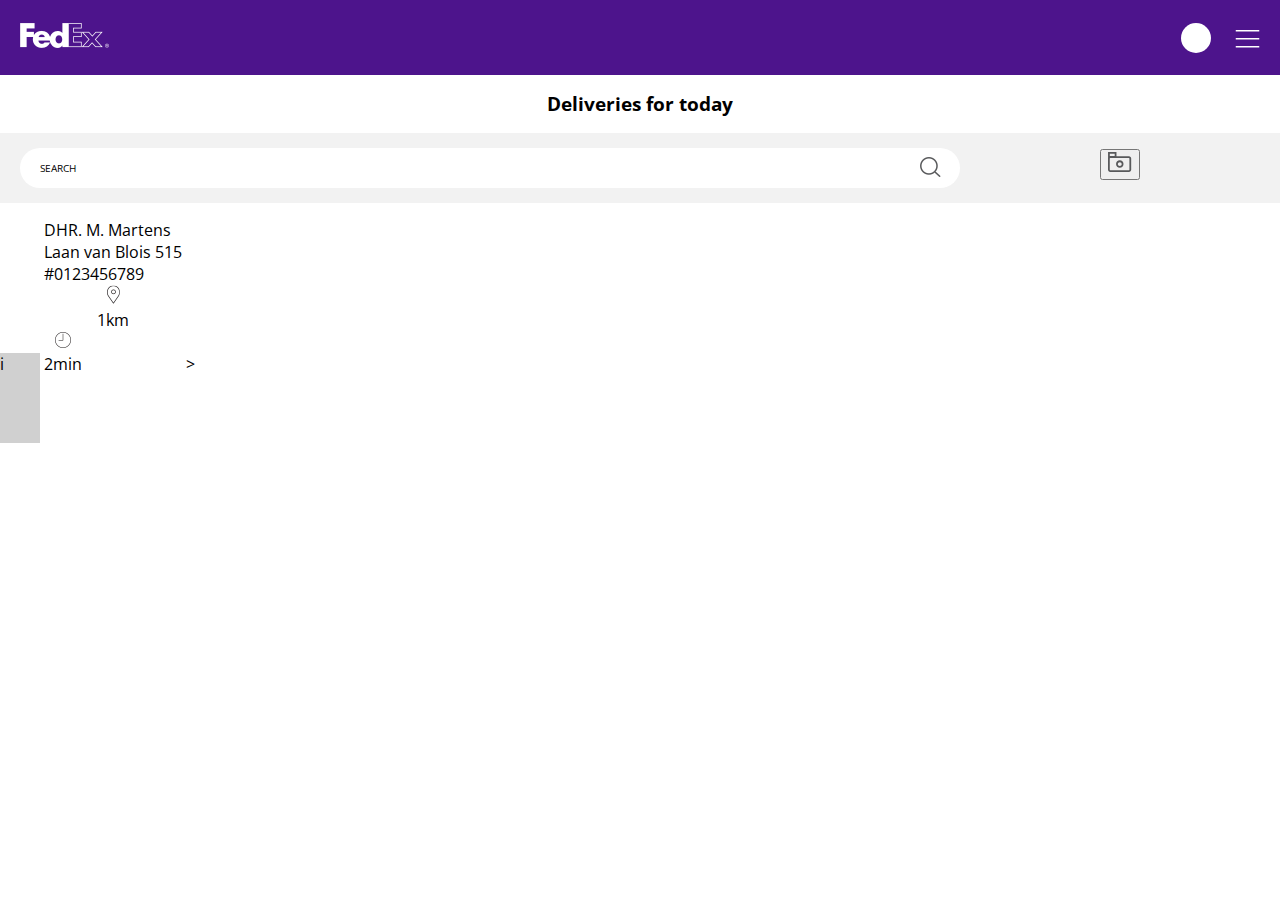
==== public/delivery-list.html @ 1b44938f "login page" ====
<!doctype html>
<html class="no-js" lang="">
    <head>
        <meta charset="utf-8">
        <meta http-equiv="x-ua-compatible" content="ie=edge">
        <title></title>
        <meta name="description" content="">
        <meta name="viewport" content="width=device-width, initial-scale=1">

        <link rel="apple-touch-icon" href="apple-touch-icon.png">
        <!-- Place favicon.ico in the root directory -->

        <link href="https://fonts.googleapis.com/css?family=Open+Sans" rel="stylesheet">
        <link rel="stylesheet" href="css/normalize.css">
        <link rel="stylesheet" href="css/main.css">
        <script src="js/vendor/modernizr-2.8.3.min.js"></script>
    </head>
    <body>
        <!--[if lt IE 8]>
            <p class="browserupgrade">You are using an <strong>outdated</strong> browser. Please <a href="http://browsehappy.com/">upgrade your browser</a> to improve your experience.</p>
        <![endif]-->

        <header class="top-header">
            <div class="logo">
                <img src="img/fedex-top-logo.png" alt="FeDex Express">
            </div>

            <div class="menu">
                <span class="avatar"></span>
                <a href="#FIXME" class="menu-button">
                    <img src="img/menu.png" alt="">
                </a>
            </div>
        </header>
        <main>
            <h2 class="text-center">Deliveries for today</h2>

            <div class="delivery-search-bar">
              <div class="delivery-search-input">
                <input type="text" placeholder="search" />
              </div><!--
              --><div class="delivery-search-scan">
                <button><svg width="24" height="20" viewBox="0 0 24 20" xmlns="http://www.w3.org/2000/svg"><title>Page 1</title><defs><path id="a" d="M23.19 19.958H0V.023h23.19z"/></defs><g fill="none" fill-rule="evenodd"><path d="M21.406 17.748c0 .246-.2.446-.446.446H2.23c-.246 0-.446-.2-.446-.446V6.376c0-.246.2-.446.446-.446h18.73c.246 0 .446.2.446.446v11.372zM1.824 4.058H6.69v-2.23H1.823v2.23zm19.136.088H8.473V.043H.04V5.84h.025C.023 6.013 0 6.19 0 6.377v11.372c0 1.23 1 2.23 2.23 2.23h18.73c1.23 0 2.23-1 2.23-2.23V6.376c0-1.23-1-2.23-2.23-2.23z" fill="#58595B"/><path d="M11.773 14.07c-1.082 0-1.962-.88-1.962-1.962 0-1.082.88-1.963 1.963-1.963 1.083 0 1.963.88 1.963 1.963 0 1.08-.88 1.962-1.963 1.962m0-5.708c-2.065 0-3.746 1.68-3.746 3.746 0 2.065 1.68 3.746 3.746 3.746s3.747-1.68 3.747-3.746-1.68-3.746-3.747-3.746" fill="#58595B"/></g></svg></button>
              </div>
            </div>

            <div class="delivery-addresses">
              <ul>
                <li>
                  <div class="delivery-address">
                    <div class="delivery-address-state">i</div>
                    <div class="delivery-address-details">
                      <div class="delivery-address-details__contact">
                        <ul>
                          <li>DHR. M. Martens</li>
                          <li>Laan van Blois 515</li>
                          <li class="track-nr">#0123456789</li>
                        </ul>
                      </div>
                      <div class="delivery-addres-details__distance text-center">
                        <div><img src="img/icon-location.png" alt="" /></div>
                        <div>1km</div>
                      </div>
                      <div class="delivery-address-details__time text-center">
                        <div><img src="img/icon-time.png" alt="" /></div>
                        <div>2min</div>
                      </div>
                    </div>
                    <div class="delivery-address-more">
                      >
                    </div>
                  </div>
                </li>
              </ul>
            </div>

        </main>


        <script src="https://code.jquery.com/jquery-1.12.0.min.js"></script>
        <script>window.jQuery || document.write('<script src="js/vendor/jquery-1.12.0.min.js"><\/script>')</script>
        <script src="js/plugins.js"></script>
        <script src="js/main.js"></script>

        <!-- Google Analytics: change UA-XXXXX-X to be your site's ID. -->
        <script>
            (function(b,o,i,l,e,r){b.GoogleAnalyticsObject=l;b[l]||(b[l]=
            function(){(b[l].q=b[l].q||[]).push(arguments)});b[l].l=+new Date;
            e=o.createElement(i);r=o.getElementsByTagName(i)[0];
            e.src='https://www.google-analytics.com/analytics.js';
            r.parentNode.insertBefore(e,r)}(window,document,'script','ga'));
            ga('create','UA-XXXXX-X','auto');ga('send','pageview');
        </script>
    </body>
</html>
---- public/css/main.css ----
/*! normalize.css v3.0.3 | MIT License | github.com/necolas/normalize.css */
/**
 * 1. Set default font family to sans-serif.
 * 2. Prevent iOS and IE text size adjust after device orientation change,
 *    without disabling user zoom.
 */
html {
  font-family: sans-serif;
  /* 1 */
  -ms-text-size-adjust: 100%;
  /* 2 */
  -webkit-text-size-adjust: 100%;
  /* 2 */ }

/**
 * Remove default margin.
 */
body {
  margin: 0; }

/* HTML5 display definitions
   ========================================================================== */
/**
 * Correct `block` display not defined for any HTML5 element in IE 8/9.
 * Correct `block` display not defined for `details` or `summary` in IE 10/11
 * and Firefox.
 * Correct `block` display not defined for `main` in IE 11.
 */
article,
aside,
details,
figcaption,
figure,
footer,
header,
hgroup,
main,
menu,
nav,
section,
summary {
  display: block; }

/**
 * 1. Correct `inline-block` display not defined in IE 8/9.
 * 2. Normalize vertical alignment of `progress` in Chrome, Firefox, and Opera.
 */
audio,
canvas,
progress,
video {
  display: inline-block;
  /* 1 */
  vertical-align: baseline;
  /* 2 */ }

/**
 * Prevent modern browsers from displaying `audio` without controls.
 * Remove excess height in iOS 5 devices.
 */
audio:not([controls]) {
  display: none;
  height: 0; }

/**
 * Address `[hidden]` styling not present in IE 8/9/10.
 * Hide the `template` element in IE 8/9/10/11, Safari, and Firefox < 22.
 */
[hidden],
template {
  display: none; }

/* Links
   ========================================================================== */
/**
 * Remove the gray background color from active links in IE 10.
 */
a {
  background-color: transparent; }

/**
 * Improve readability of focused elements when they are also in an
 * active/hover state.
 */
a:active,
a:hover {
  outline: 0; }

/* Text-level semantics
   ========================================================================== */
/**
 * Address styling not present in IE 8/9/10/11, Safari, and Chrome.
 */
abbr[title] {
  border-bottom: 1px dotted; }

/**
 * Address style set to `bolder` in Firefox 4+, Safari, and Chrome.
 */
b,
strong {
  font-weight: bold; }

/**
 * Address styling not present in Safari and Chrome.
 */
dfn {
  font-style: italic; }

/**
 * Address variable `h1` font-size and margin within `section` and `article`
 * contexts in Firefox 4+, Safari, and Chrome.
 */
h1 {
  font-size: 2em;
  margin: 0.67em 0; }

/**
 * Address styling not present in IE 8/9.
 */
mark {
  background: #ff0;
  color: #000; }

/**
 * Address inconsistent and variable font size in all browsers.
 */
small {
  font-size: 80%; }

/**
 * Prevent `sub` and `sup` affecting `line-height` in all browsers.
 */
sub,
sup {
  font-size: 75%;
  line-height: 0;
  position: relative;
  vertical-align: baseline; }

sup {
  top: -0.5em; }

sub {
  bottom: -0.25em; }

/* Embedded content
   ========================================================================== */
/**
 * Remove border when inside `a` element in IE 8/9/10.
 */
img {
  border: 0; }

/**
 * Correct overflow not hidden in IE 9/10/11.
 */
svg:not(:root) {
  overflow: hidden; }

/* Grouping content
   ========================================================================== */
/**
 * Address margin not present in IE 8/9 and Safari.
 */
figure {
  margin: 1em 40px; }

/**
 * Address differences between Firefox and other browsers.
 */
hr {
  box-sizing: content-box;
  height: 0; }

/**
 * Contain overflow in all browsers.
 */
pre {
  overflow: auto; }

/**
 * Address odd `em`-unit font size rendering in all browsers.
 */
code,
kbd,
pre,
samp {
  font-family: monospace, monospace;
  font-size: 1em; }

/* Forms
   ========================================================================== */
/**
 * Known limitation: by default, Chrome and Safari on OS X allow very limited
 * styling of `select`, unless a `border` property is set.
 */
/**
 * 1. Correct color not being inherited.
 *    Known issue: affects color of disabled elements.
 * 2. Correct font properties not being inherited.
 * 3. Address margins set differently in Firefox 4+, Safari, and Chrome.
 */
button,
input,
optgroup,
select,
textarea {
  color: inherit;
  /* 1 */
  font: inherit;
  /* 2 */
  margin: 0;
  /* 3 */ }

/**
 * Address `overflow` set to `hidden` in IE 8/9/10/11.
 */
button {
  overflow: visible; }

/**
 * Address inconsistent `text-transform` inheritance for `button` and `select`.
 * All other form control elements do not inherit `text-transform` values.
 * Correct `button` style inheritance in Firefox, IE 8/9/10/11, and Opera.
 * Correct `select` style inheritance in Firefox.
 */
button,
select {
  text-transform: none; }

/**
 * 1. Avoid the WebKit bug in Android 4.0.* where (2) destroys native `audio`
 *    and `video` controls.
 * 2. Correct inability to style clickable `input` types in iOS.
 * 3. Improve usability and consistency of cursor style between image-type
 *    `input` and others.
 */
button,
html input[type="button"],
input[type="reset"],
input[type="submit"] {
  -webkit-appearance: button;
  /* 2 */
  cursor: pointer;
  /* 3 */ }

/**
 * Re-set default cursor for disabled elements.
 */
button[disabled],
html input[disabled] {
  cursor: default; }

/**
 * Remove inner padding and border in Firefox 4+.
 */
button::-moz-focus-inner,
input::-moz-focus-inner {
  border: 0;
  padding: 0; }

/**
 * Address Firefox 4+ setting `line-height` on `input` using `!important` in
 * the UA stylesheet.
 */
input {
  line-height: normal; }

/**
 * It's recommended that you don't attempt to style these elements.
 * Firefox's implementation doesn't respect box-sizing, padding, or width.
 *
 * 1. Address box sizing set to `content-box` in IE 8/9/10.
 * 2. Remove excess padding in IE 8/9/10.
 */
input[type="checkbox"],
input[type="radio"] {
  box-sizing: border-box;
  /* 1 */
  padding: 0;
  /* 2 */ }

/**
 * Fix the cursor style for Chrome's increment/decrement buttons. For certain
 * `font-size` values of the `input`, it causes the cursor style of the
 * decrement button to change from `default` to `text`.
 */
input[type="number"]::-webkit-inner-spin-button,
input[type="number"]::-webkit-outer-spin-button {
  height: auto; }

/**
 * 1. Address `appearance` set to `searchfield` in Safari and Chrome.
 * 2. Address `box-sizing` set to `border-box` in Safari and Chrome.
 */
input[type="search"] {
  -webkit-appearance: textfield;
  /* 1 */
  box-sizing: content-box;
  /* 2 */ }

/**
 * Remove inner padding and search cancel button in Safari and Chrome on OS X.
 * Safari (but not Chrome) clips the cancel button when the search input has
 * padding (and `textfield` appearance).
 */
input[type="search"]::-webkit-search-cancel-button,
input[type="search"]::-webkit-search-decoration {
  -webkit-appearance: none; }

/**
 * Define consistent border, margin, and padding.
 */
fieldset {
  border: 1px solid #c0c0c0;
  margin: 0 2px;
  padding: 0.35em 0.625em 0.75em; }

/**
 * 1. Correct `color` not being inherited in IE 8/9/10/11.
 * 2. Remove padding so people aren't caught out if they zero out fieldsets.
 */
legend {
  border: 0;
  /* 1 */
  padding: 0;
  /* 2 */ }

/**
 * Remove default vertical scrollbar in IE 8/9/10/11.
 */
textarea {
  overflow: auto; }

/**
 * Don't inherit the `font-weight` (applied by a rule above).
 * NOTE: the default cannot safely be changed in Chrome and Safari on OS X.
 */
optgroup {
  font-weight: bold; }

/* Tables
   ========================================================================== */
/**
 * Remove most spacing between table cells.
 */
table {
  border-collapse: collapse;
  border-spacing: 0; }

td,
th {
  padding: 0; }

html {
  box-sizing: border-box; }
  html *,
  html *:before,
  html *:after {
    box-sizing: inherit; }

body {
  font-family: 'Open Sans', sans-serif;
  font-size: 100%; }

h2 {
  font-size: 19px;
  padding-left: 24px;
  padding-right: 24px; }

.main-login {
  margin: 0 auto;
  width: 300px;
  padding: 0 20px;
  text-align: center; }

.text-center {
  text-align: center; }

.top-header {
  height: 75px;
  padding: 23px 20px;
  background-color: #4D148C; }

.logo {
  float: left; }

.menu {
  float: right;
  width: 100px;
  text-align: right; }

.menu-button {
  position: relative;
  top: -5px; }

.avatar {
  display: inline-block;
  width: 30px;
  height: 30px;
  margin-right: 20px;
  border-radius: 50%;
  background-color: white; }

.avatar-big {
  width: 120px;
  height: 120px;
  margin: 70px auto 70px; }

.login-form label {
  display: block; }

.form-container {
  margin-top: 20px; }

.login-label,
.login-field {
  display: block;
  width: 100%; }

.login-label {
  position: absolute;
  left: -999em; }

.login-field {
  border: 0;
  background-color: #eee;
  padding: 0 20px;
  height: 50px; }

.button {
  display: inline-block;
  padding: 12px 20px;
  height: 50px;
  background-color: #08BF8F;
  color: white;
  font-weight: bold;
  text-align: center;
  text-decoration: none; }
  .button.login {
    margin-top: 20px;
    display: block; }

.delivery-search-bar {
  background: #F2F2F2;
  height: 70px; }
  .delivery-search-bar .delivery-search-input {
    position: relative;
    display: inline-block;
    width: 75%;
    padding-left: 20px;
    padding-top: 15px;
    padding-bottom: 15px; }
    .delivery-search-bar .delivery-search-input input[type='text'] {
      font-size: 12px;
      height: 40px;
      line-height: 40px;
      width: 100%;
      padding-left: 20px;
      padding-right: 40px;
      border: none;
      border-radius: 40px; }
      .delivery-search-bar .delivery-search-input input[type='text']::-webkit-input-placeholder {
        font-size: 10px;
        color: #000;
        text-transform: uppercase; }
      .delivery-search-bar .delivery-search-input input[type='text']:focus {
        outline: 0px !important; }
    .delivery-search-bar .delivery-search-input:after {
      display: block;
      position: absolute;
      content: url("../img/icon-search.png");
      right: 20px;
      top: 24px;
      height: 20px;
      width: 20px; }
  .delivery-search-bar .delivery-search-scan {
    display: inline-block;
    width: 25%;
    height: 40px; }
    .delivery-search-bar .delivery-search-scan button {
      display: block;
      margin: 0 auto; }

.delivery-addresses ul {
  list-style: none;
  padding: 0; }
  .delivery-addresses ul .delivery-address .delivery-address-state,
  .delivery-addresses ul .delivery-address .delivery-address-details,
  .delivery-addresses ul .delivery-address .delivery-address-more,
  .delivery-addresses ul .delivery-address .delivery-address-details__contact,
  .delivery-addresses ul .delivery-address .delivery-address-details__distance,
  .delivery-addresses ul .delivery-address .delivery-address-details__time {
    display: inline-block; }
  .delivery-addresses ul .delivery-address .delivery-address-state {
    width: 40px;
    height: 90px;
    background: #D0D0D0; }
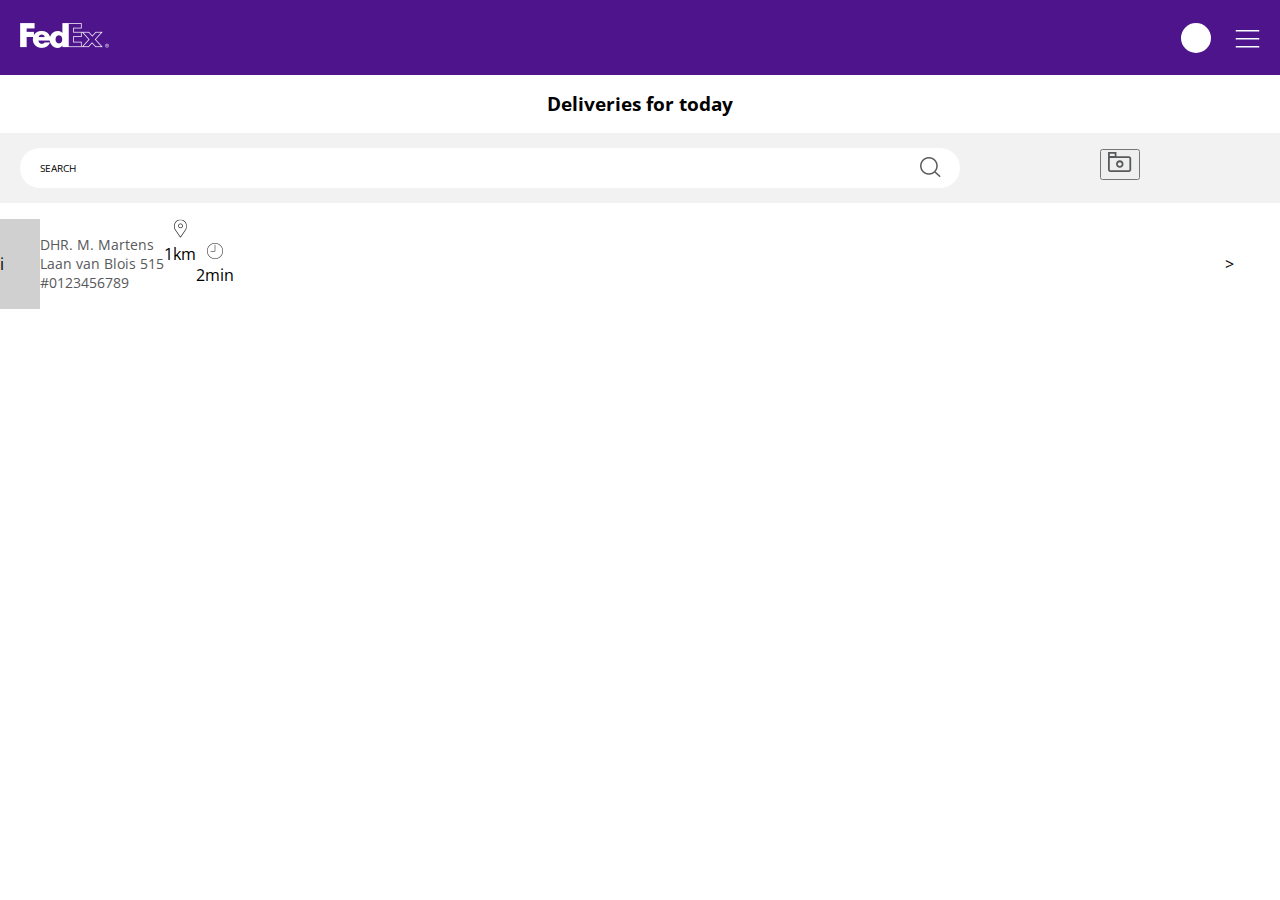
==== commit 7af89a4c: "login page" ====
--- a/public/delivery-list.html
+++ b/public/delivery-list.html
@@ -14,6 +14,7 @@
         <link rel="stylesheet" href="css/normalize.css">
         <link rel="stylesheet" href="css/main.css">
         <script src="js/vendor/modernizr-2.8.3.min.js"></script>
+        <script src="js/main.js"></script>
     </head>
     <body>
         <!--[if lt IE 8]>
--- a/public/css/main.css
+++ b/public/css/main.css
@@ -440,7 +440,9 @@
   text-decoration: none; }
   .button.login {
     margin-top: 20px;
-    display: block; }
+    display: block;
+    width: 100%;
+    border: 0; }
 
 .delivery-search-bar {
   background: #F2F2F2;
@@ -486,14 +488,24 @@
 .delivery-addresses ul {
   list-style: none;
   padding: 0; }
-  .delivery-addresses ul .delivery-address .delivery-address-state,
-  .delivery-addresses ul .delivery-address .delivery-address-details,
-  .delivery-addresses ul .delivery-address .delivery-address-more,
-  .delivery-addresses ul .delivery-address .delivery-address-details__contact,
-  .delivery-addresses ul .delivery-address .delivery-address-details__distance,
-  .delivery-addresses ul .delivery-address .delivery-address-details__time {
-    display: inline-block; }
-  .delivery-addresses ul .delivery-address .delivery-address-state {
-    width: 40px;
-    height: 90px;
-    background: #D0D0D0; }
+  .delivery-addresses ul .delivery-address {
+    display: table;
+    width: 100%; }
+    .delivery-addresses ul .delivery-address .delivery-address-state,
+    .delivery-addresses ul .delivery-address .delivery-address-details,
+    .delivery-addresses ul .delivery-address .delivery-address-more,
+    .delivery-addresses ul .delivery-address .delivery-address-details__contact,
+    .delivery-addresses ul .delivery-address .delivery-address-details__distance,
+    .delivery-addresses ul .delivery-address .delivery-address-details__time {
+      display: table-cell;
+      vertical-align: middle; }
+    .delivery-addresses ul .delivery-address .delivery-address-state {
+      width: 40px;
+      height: 90px;
+      background: #D0D0D0; }
+    .delivery-addresses ul .delivery-address .delivery-address-details {
+      height: 90px;
+      display: table; }
+    .delivery-addresses ul .delivery-address .delivery-address-details__contact {
+      font-size: 14px;
+      color: #58595B; }
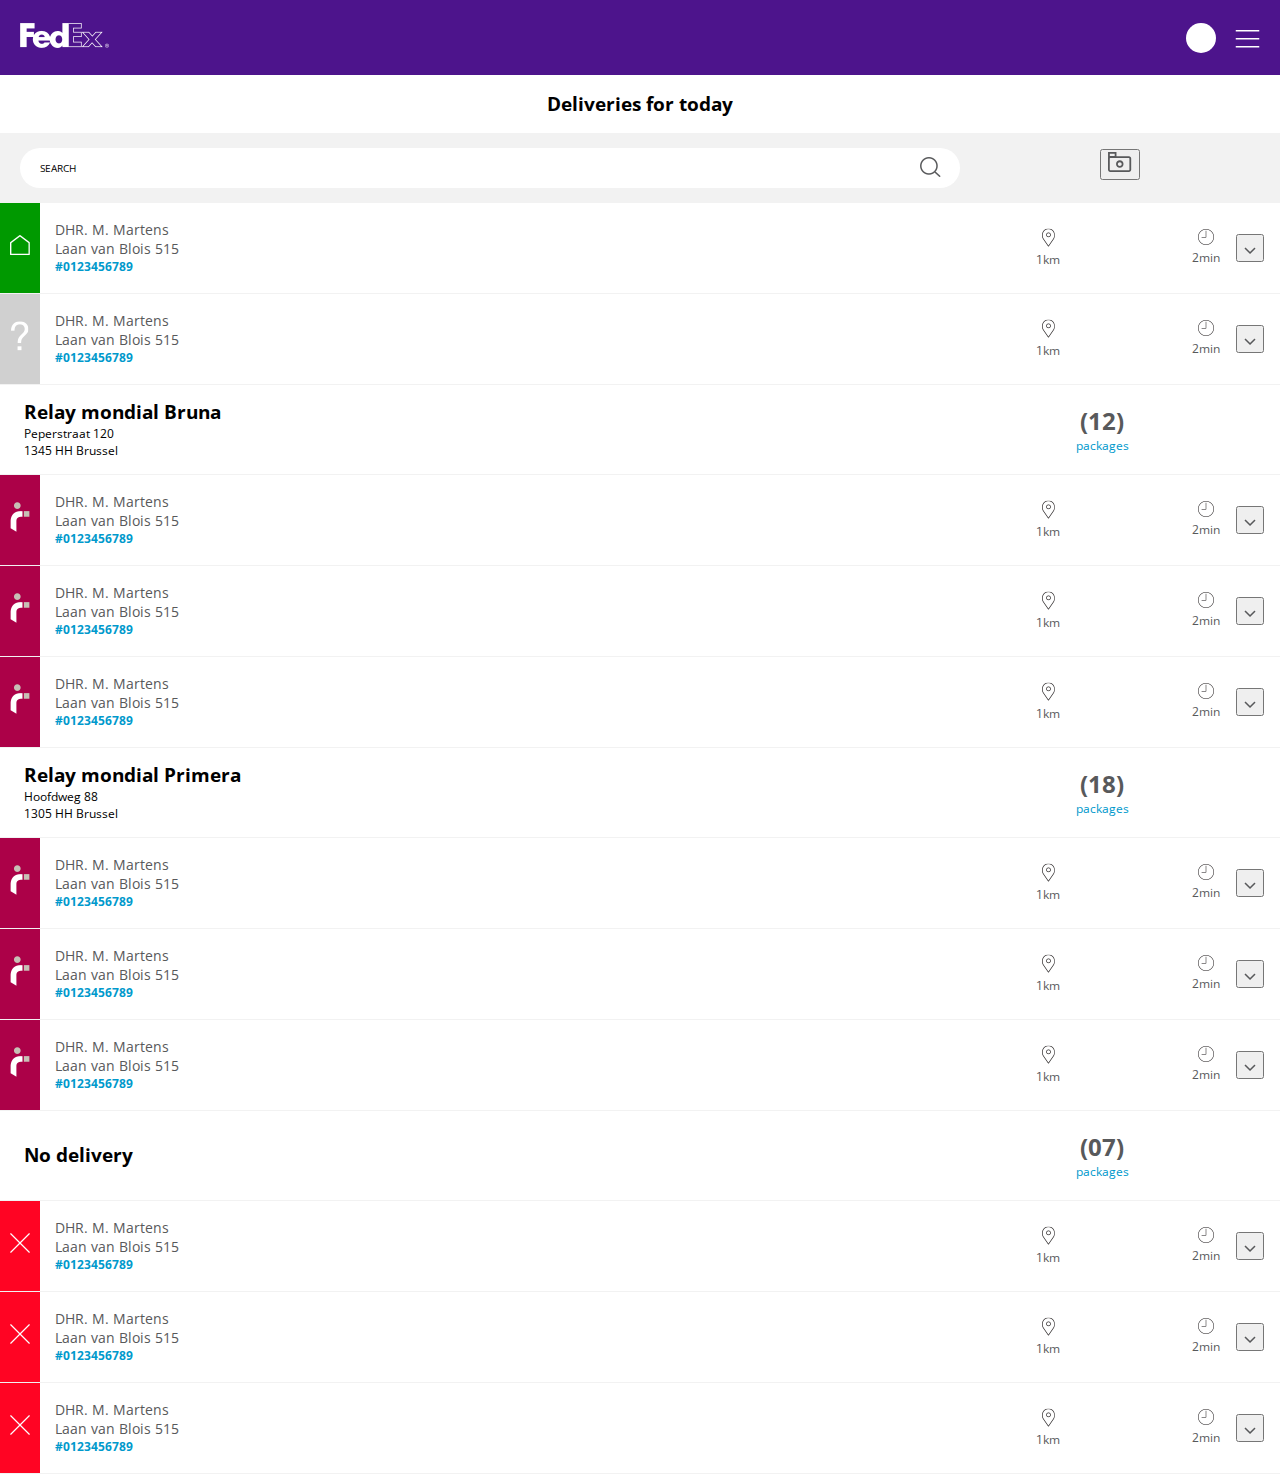
==== commit 5dba79f6: "login page" ====
--- a/public/delivery-list.html
+++ b/public/delivery-list.html
@@ -14,7 +14,6 @@
         <link rel="stylesheet" href="css/normalize.css">
         <link rel="stylesheet" href="css/main.css">
         <script src="js/vendor/modernizr-2.8.3.min.js"></script>
-        <script src="js/main.js"></script>
     </head>
     <body>
         <!--[if lt IE 8]>
@@ -47,36 +46,673 @@
 
             <div class="delivery-addresses">
               <ul>
-                <li>
-                  <div class="delivery-address">
-                    <div class="delivery-address-state">i</div>
-                    <div class="delivery-address-details">
-                      <div class="delivery-address-details__contact">
-                        <ul>
-                          <li>DHR. M. Martens</li>
-                          <li>Laan van Blois 515</li>
-                          <li class="track-nr">#0123456789</li>
-                        </ul>
-                      </div>
-                      <div class="delivery-addres-details__distance text-center">
-                        <div><img src="img/icon-location.png" alt="" /></div>
-                        <div>1km</div>
-                      </div>
-                      <div class="delivery-address-details__time text-center">
-                        <div><img src="img/icon-time.png" alt="" /></div>
-                        <div>2min</div>
-                      </div>
-                    </div>
-                    <div class="delivery-address-more">
-                      >
-                    </div>
-                  </div>
-                </li>
+
+                <!-- delivery-confirmed -->
+                <li>
+                  <div class="delivery-address">
+                    <div class="delivery-address-state delivery-address-state--confirmed">
+                      <img src="img/icon-home.png" alt="">
+                    </div>
+                    <div class="delivery-address-details">
+                      <div class="delivery-address-details__contact">
+                        <ul>
+                          <li>DHR. M. Martens</li>
+                          <li>Laan van Blois 515</li>
+                          <li class="track-nr">#0123456789</li>
+                        </ul>
+                      </div>
+                      <div class="delivery-address-details__distance text-center">
+                        <div><img src="img/icon-location.png" alt="" /></div>
+                        <div>1km</div>
+                      </div>
+                      <div class="delivery-address-details__time text-center">
+                        <div><img src="img/icon-time.png" alt="" /></div>
+                        <div>2min</div>
+                      </div>
+                    </div>
+                    <div class="delivery-address-more">
+                      <button class="js-dropdown">
+                        <img src="img/icon-more.png" alt="">
+                      </button>
+                    </div>
+                  </div>
+
+                  <div class="delivery-address--more-content">
+                    <div class="delivery-toolbar">
+                      <div class="delivery-toolbar__delivered">
+                        <button>
+                          <div><img src="img/icon-delivery-tb-delivered.png" alt=""></div>
+                          <div>delivered</div>
+                        </button>
+                      </div>
+                      <div class="delivery-toolbar__notin">
+                        <button>
+                          <div><img src="img/icon-delivery-tb-notin.png" alt=""></div>
+                          <div>not in</div>
+                        </button>
+                      </div>
+                      <div class="delivery-toolbar__more">
+                        <button>
+                          <div><img src="img/icon-delivery-tb-delivered.png" alt=""></div>
+                          <div>more</div>
+                        </button>
+                      </div>
+                    </div>
+                  </div>
+                </li>
+                <!-- / delivery-confirmed -->
+
+                <!-- delivery-uknkown -->
+                <li>
+                  <div class="delivery-address">
+                    <div class="delivery-address-state">
+                      <img src="img/icon-status-unknown.png" alt="">
+                    </div>
+                    <div class="delivery-address-details">
+                      <div class="delivery-address-details__contact">
+                        <ul>
+                          <li>DHR. M. Martens</li>
+                          <li>Laan van Blois 515</li>
+                          <li class="track-nr">#0123456789</li>
+                        </ul>
+                      </div>
+                      <div class="delivery-address-details__distance text-center">
+                        <div><img src="img/icon-location.png" alt="" /></div>
+                        <div>1km</div>
+                      </div>
+                      <div class="delivery-address-details__time text-center">
+                        <div><img src="img/icon-time.png" alt="" /></div>
+                        <div>2min</div>
+                      </div>
+                    </div>
+                    <div class="delivery-address-more">
+                      <button class="js-dropdown">
+                        <img src="img/icon-more.png" alt="">
+                      </button>
+                    </div>
+                  </div>
+
+                  <div class="delivery-address--more-content">
+                    <div class="delivery-toolbar">
+                      <div class="delivery-toolbar__delivered">
+                        <button>
+                          <div><img src="img/icon-delivery-tb-delivered.png" alt=""></div>
+                          <div>delivered</div>
+                        </button>
+                      </div>
+                      <div class="delivery-toolbar__notin">
+                        <button>
+                          <div><img src="img/icon-delivery-tb-notin.png" alt=""></div>
+                          <div>not in</div>
+                        </button>
+                      </div>
+                      <div class="delivery-toolbar__more">
+                        <button>
+                          <div><img src="img/icon-delivery-tb-more.png" alt=""></div>
+                          <div>more</div>
+                        </button>
+                      </div>
+                    </div>
+                  </div>
+                </li>
+                <!-- / delivery-uknkown -->
               </ul>
             </div>
 
+            <div class="delivery-addresses">
+              <ul>
+                <li>
+                  <div class="delivery-addressess__header">
+                    <div class="delivery-addressess__header-content">
+                      <h3>Relay mondial Bruna</h3>
+                      <div>Peperstraat 120</div>
+                      <div>1345 HH Brussel</div>
+                    </div>
+                    <div class="delivery-addressess__header-count">
+                      <h2>(12)</h2>
+                      <div>packages</div>
+                    </div>
+                  </div>
+                </li>
+
+                <!-- delivery-relay -->
+                <li>
+                  <div class="delivery-address">
+                    <div class="delivery-address-state delivery-address-state--relay">
+                      <img src="img/icon-relay.png" alt="">
+                    </div>
+                    <div class="delivery-address-details">
+                      <div class="delivery-address-details__contact">
+                        <ul>
+                          <li>DHR. M. Martens</li>
+                          <li>Laan van Blois 515</li>
+                          <li class="track-nr">#0123456789</li>
+                        </ul>
+                      </div>
+                      <div class="delivery-address-details__distance text-center">
+                        <div><img src="img/icon-location.png" alt="" /></div>
+                        <div>1km</div>
+                      </div>
+                      <div class="delivery-address-details__time text-center">
+                        <div><img src="img/icon-time.png" alt="" /></div>
+                        <div>2min</div>
+                      </div>
+                    </div>
+                    <div class="delivery-address-more">
+                      <button class="js-dropdown">
+                        <img src="img/icon-more.png" alt="">
+                      </button>
+                    </div>
+                  </div>
+
+                  <div class="delivery-address--more-content">
+                    <div class="delivery-toolbar">
+                      <div class="delivery-toolbar__delivered">
+                        <button>
+                          <div><img src="img/icon-delivery-tb-delivered.png" alt=""></div>
+                          <div>delivered</div>
+                        </button>
+                      </div>
+                      <div class="delivery-toolbar__notin">
+                        <button>
+                          <div><img src="img/icon-delivery-tb-notin.png" alt=""></div>
+                          <div>not in</div>
+                        </button>
+                      </div>
+                      <div class="delivery-toolbar__more">
+                        <button>
+                          <div><img src="img/icon-delivery-tb-more.png" alt=""></div>
+                          <div>more</div>
+                        </button>
+                      </div>
+                    </div>
+                  </div>
+                </li>
+                <!-- / delivery-relay -->
+
+                <!-- delivery-relay -->
+                <li>
+                  <div class="delivery-address">
+                    <div class="delivery-address-state delivery-address-state--relay">
+                      <img src="img/icon-relay.png" alt="">
+                    </div>
+                    <div class="delivery-address-details">
+                      <div class="delivery-address-details__contact">
+                        <ul>
+                          <li>DHR. M. Martens</li>
+                          <li>Laan van Blois 515</li>
+                          <li class="track-nr">#0123456789</li>
+                        </ul>
+                      </div>
+                      <div class="delivery-address-details__distance text-center">
+                        <div><img src="img/icon-location.png" alt="" /></div>
+                        <div>1km</div>
+                      </div>
+                      <div class="delivery-address-details__time text-center">
+                        <div><img src="img/icon-time.png" alt="" /></div>
+                        <div>2min</div>
+                      </div>
+                    </div>
+                    <div class="delivery-address-more">
+                      <button class="js-dropdown">
+                        <img src="img/icon-more.png" alt="">
+                      </button>
+                    </div>
+                  </div>
+
+                  <div class="delivery-address--more-content">
+                    <div class="delivery-toolbar">
+                      <div class="delivery-toolbar__delivered">
+                        <button>
+                          <div><img src="img/icon-delivery-tb-delivered.png" alt=""></div>
+                          <div>delivered</div>
+                        </button>
+                      </div>
+                      <div class="delivery-toolbar__notin">
+                        <button>
+                          <div><img src="img/icon-delivery-tb-notin.png" alt=""></div>
+                          <div>not in</div>
+                        </button>
+                      </div>
+                      <div class="delivery-toolbar__more">
+                        <button>
+                          <div><img src="img/icon-delivery-tb-more.png" alt=""></div>
+                          <div>more</div>
+                        </button>
+                      </div>
+                    </div>
+                  </div>
+                </li>
+                <!-- / delivery-relay -->
+
+                <!-- delivery-relay -->
+                <li>
+                  <div class="delivery-address">
+                    <div class="delivery-address-state delivery-address-state--relay">
+                      <img src="img/icon-relay.png" alt="">
+                    </div>
+                    <div class="delivery-address-details">
+                      <div class="delivery-address-details__contact">
+                        <ul>
+                          <li>DHR. M. Martens</li>
+                          <li>Laan van Blois 515</li>
+                          <li class="track-nr">#0123456789</li>
+                        </ul>
+                      </div>
+                      <div class="delivery-address-details__distance text-center">
+                        <div><img src="img/icon-location.png" alt="" /></div>
+                        <div>1km</div>
+                      </div>
+                      <div class="delivery-address-details__time text-center">
+                        <div><img src="img/icon-time.png" alt="" /></div>
+                        <div>2min</div>
+                      </div>
+                    </div>
+                    <div class="delivery-address-more">
+                      <button class="js-dropdown">
+                        <img src="img/icon-more.png" alt="">
+                      </button>
+                    </div>
+                  </div>
+
+                  <div class="delivery-address--more-content">
+                    <div class="delivery-toolbar">
+                      <div class="delivery-toolbar__delivered">
+                        <button>
+                          <div><img src="img/icon-delivery-tb-delivered.png" alt=""></div>
+                          <div>delivered</div>
+                        </button>
+                      </div>
+                      <div class="delivery-toolbar__notin">
+                        <button>
+                          <div><img src="img/icon-delivery-tb-notin.png" alt=""></div>
+                          <div>not in</div>
+                        </button>
+                      </div>
+                      <div class="delivery-toolbar__more">
+                        <button>
+                          <div><img src="img/icon-delivery-tb-more.png" alt=""></div>
+                          <div>more</div>
+                        </button>
+                      </div>
+                    </div>
+                  </div>
+                </li>
+                <!-- / delivery-relay -->
+              </ul>
+            </div>
+
+            <div class="delivery-addresses">
+              <ul>
+                <li>
+                  <div class="delivery-addressess__header">
+                    <div class="delivery-addressess__header-content">
+                      <h3>Relay mondial Primera</h3>
+                      <div>Hoofdweg 88</div>
+                      <div>1305 HH Brussel</div>
+                    </div>
+                    <div class="delivery-addressess__header-count">
+                      <h2>(18)</h2>
+                      <div>packages</div>
+                    </div>
+                  </div>
+                </li>
+
+                <!-- delivery-relay -->
+                <li>
+                  <div class="delivery-address">
+                    <div class="delivery-address-state delivery-address-state--relay">
+                      <img src="img/icon-relay.png" alt="">
+                    </div>
+                    <div class="delivery-address-details">
+                      <div class="delivery-address-details__contact">
+                        <ul>
+                          <li>DHR. M. Martens</li>
+                          <li>Laan van Blois 515</li>
+                          <li class="track-nr">#0123456789</li>
+                        </ul>
+                      </div>
+                      <div class="delivery-address-details__distance text-center">
+                        <div><img src="img/icon-location.png" alt="" /></div>
+                        <div>1km</div>
+                      </div>
+                      <div class="delivery-address-details__time text-center">
+                        <div><img src="img/icon-time.png" alt="" /></div>
+                        <div>2min</div>
+                      </div>
+                    </div>
+                    <div class="delivery-address-more">
+                      <button class="js-dropdown">
+                        <img src="img/icon-more.png" alt="">
+                      </button>
+                    </div>
+                  </div>
+
+                  <div class="delivery-address--more-content">
+                    <div class="delivery-toolbar">
+                      <div class="delivery-toolbar__delivered">
+                        <button>
+                          <div><img src="img/icon-delivery-tb-delivered.png" alt=""></div>
+                          <div>delivered</div>
+                        </button>
+                      </div>
+                      <div class="delivery-toolbar__notin">
+                        <button>
+                          <div><img src="img/icon-delivery-tb-notin.png" alt=""></div>
+                          <div>not in</div>
+                        </button>
+                      </div>
+                      <div class="delivery-toolbar__more">
+                        <button>
+                          <div><img src="img/icon-delivery-tb-more.png" alt=""></div>
+                          <div>more</div>
+                        </button>
+                      </div>
+                    </div>
+                  </div>
+                </li>
+                <!-- / delivery-relay -->
+
+                <!-- delivery-relay -->
+                <li>
+                  <div class="delivery-address">
+                    <div class="delivery-address-state delivery-address-state--relay">
+                      <img src="img/icon-relay.png" alt="">
+                    </div>
+                    <div class="delivery-address-details">
+                      <div class="delivery-address-details__contact">
+                        <ul>
+                          <li>DHR. M. Martens</li>
+                          <li>Laan van Blois 515</li>
+                          <li class="track-nr">#0123456789</li>
+                        </ul>
+                      </div>
+                      <div class="delivery-address-details__distance text-center">
+                        <div><img src="img/icon-location.png" alt="" /></div>
+                        <div>1km</div>
+                      </div>
+                      <div class="delivery-address-details__time text-center">
+                        <div><img src="img/icon-time.png" alt="" /></div>
+                        <div>2min</div>
+                      </div>
+                    </div>
+                    <div class="delivery-address-more">
+                      <button class="js-dropdown">
+                        <img src="img/icon-more.png" alt="">
+                      </button>
+                    </div>
+                  </div>
+
+                  <div class="delivery-address--more-content">
+                    <div class="delivery-toolbar">
+                      <div class="delivery-toolbar__delivered">
+                        <button>
+                          <div><img src="img/icon-delivery-tb-delivered.png" alt=""></div>
+                          <div>delivered</div>
+                        </button>
+                      </div>
+                      <div class="delivery-toolbar__notin">
+                        <button>
+                          <div><img src="img/icon-delivery-tb-notin.png" alt=""></div>
+                          <div>not in</div>
+                        </button>
+                      </div>
+                      <div class="delivery-toolbar__more">
+                        <button>
+                          <div><img src="img/icon-delivery-tb-more.png" alt=""></div>
+                          <div>more</div>
+                        </button>
+                      </div>
+                    </div>
+                  </div>
+                </li>
+                <!-- / delivery-relay -->
+
+                <!-- delivery-relay -->
+                <li>
+                  <div class="delivery-address">
+                    <div class="delivery-address-state delivery-address-state--relay">
+                      <img src="img/icon-relay.png" alt="">
+                    </div>
+                    <div class="delivery-address-details">
+                      <div class="delivery-address-details__contact">
+                        <ul>
+                          <li>DHR. M. Martens</li>
+                          <li>Laan van Blois 515</li>
+                          <li class="track-nr">#0123456789</li>
+                        </ul>
+                      </div>
+                      <div class="delivery-address-details__distance text-center">
+                        <div><img src="img/icon-location.png" alt="" /></div>
+                        <div>1km</div>
+                      </div>
+                      <div class="delivery-address-details__time text-center">
+                        <div><img src="img/icon-time.png" alt="" /></div>
+                        <div>2min</div>
+                      </div>
+                    </div>
+                    <div class="delivery-address-more">
+                      <button class="js-dropdown">
+                        <img src="img/icon-more.png" alt="">
+                      </button>
+                    </div>
+                  </div>
+
+                  <div class="delivery-address--more-content">
+                    <div class="delivery-toolbar">
+                      <div class="delivery-toolbar__delivered">
+                        <button>
+                          <div><img src="img/icon-delivery-tb-delivered.png" alt=""></div>
+                          <div>delivered</div>
+                        </button>
+                      </div>
+                      <div class="delivery-toolbar__notin">
+                        <button>
+                          <div><img src="img/icon-delivery-tb-notin.png" alt=""></div>
+                          <div>not in</div>
+                        </button>
+                      </div>
+                      <div class="delivery-toolbar__more">
+                        <button>
+                          <div><img src="img/icon-delivery-tb-more.png" alt=""></div>
+                          <div>more</div>
+                        </button>
+                      </div>
+                    </div>
+                  </div>
+                </li>
+                <!-- / delivery-relay -->
+              </ul>
+            </div>
+
+            <div class="delivery-addresses">
+              <ul>
+                <li>
+                  <div class="delivery-addressess__header">
+                    <div class="delivery-addressess__header-content">
+                      <h3>No delivery</h3>
+                    </div>
+                    <div class="delivery-addressess__header-count">
+                      <h2>(07)</h2>
+                      <div>packages</div>
+                    </div>
+                  </div>
+                </li>
+
+                <!-- delivery-no-delivery -->
+                <li>
+                  <div class="delivery-address">
+                    <div class="delivery-address-state delivery-address-state--no-delivery">
+                      <img src="img/icon-not-delivered.png" alt="">
+                    </div>
+                    <div class="delivery-address-details">
+                      <div class="delivery-address-details__contact">
+                        <ul>
+                          <li>DHR. M. Martens</li>
+                          <li>Laan van Blois 515</li>
+                          <li class="track-nr">#0123456789</li>
+                        </ul>
+                      </div>
+                      <div class="delivery-address-details__distance text-center">
+                        <div><img src="img/icon-location.png" alt="" /></div>
+                        <div>1km</div>
+                      </div>
+                      <div class="delivery-address-details__time text-center">
+                        <div><img src="img/icon-time.png" alt="" /></div>
+                        <div>2min</div>
+                      </div>
+                    </div>
+                    <div class="delivery-address-more">
+                      <button class="js-dropdown">
+                        <img src="img/icon-more.png" alt="">
+                      </button>
+                    </div>
+                  </div>
+
+                  <div class="delivery-address--more-content">
+                    <div class="delivery-toolbar">
+                      <div class="delivery-toolbar__delivered">
+                        <button>
+                          <div><img src="img/icon-delivery-tb-delivered.png" alt=""></div>
+                          <div>delivered</div>
+                        </button>
+                      </div>
+                      <div class="delivery-toolbar__notin">
+                        <button>
+                          <div><img src="img/icon-delivery-tb-notin.png" alt=""></div>
+                          <div>not in</div>
+                        </button>
+                      </div>
+                      <div class="delivery-toolbar__more">
+                        <button>
+                          <div><img src="img/icon-delivery-tb-more.png" alt=""></div>
+                          <div>more</div>
+                        </button>
+                      </div>
+                    </div>
+                  </div>
+                </li>
+                <!-- / delivery-no-delivery -->
+
+                <!-- delivery-no-delivery -->
+                <li>
+                  <div class="delivery-address">
+                    <div class="delivery-address-state delivery-address-state--no-delivery">
+                      <img src="img/icon-not-delivered.png" alt="">
+                    </div>
+                    <div class="delivery-address-details">
+                      <div class="delivery-address-details__contact">
+                        <ul>
+                          <li>DHR. M. Martens</li>
+                          <li>Laan van Blois 515</li>
+                          <li class="track-nr">#0123456789</li>
+                        </ul>
+                      </div>
+                      <div class="delivery-address-details__distance text-center">
+                        <div><img src="img/icon-location.png" alt="" /></div>
+                        <div>1km</div>
+                      </div>
+                      <div class="delivery-address-details__time text-center">
+                        <div><img src="img/icon-time.png" alt="" /></div>
+                        <div>2min</div>
+                      </div>
+                    </div>
+                    <div class="delivery-address-more">
+                      <button class="js-dropdown">
+                        <img src="img/icon-more.png" alt="">
+                      </button>
+                    </div>
+                  </div>
+
+                  <div class="delivery-address--more-content">
+                    <div class="delivery-toolbar">
+                      <div class="delivery-toolbar__delivered">
+                        <button>
+                          <div><img src="img/icon-delivery-tb-delivered.png" alt=""></div>
+                          <div>delivered</div>
+                        </button>
+                      </div>
+                      <div class="delivery-toolbar__notin">
+                        <button>
+                          <div><img src="img/icon-delivery-tb-notin.png" alt=""></div>
+                          <div>not in</div>
+                        </button>
+                      </div>
+                      <div class="delivery-toolbar__more">
+                        <button>
+                          <div><img src="img/icon-delivery-tb-more.png" alt=""></div>
+                          <div>more</div>
+                        </button>
+                      </div>
+                    </div>
+                  </div>
+                </li>
+                <!-- / delivery-no-delivery -->
+
+                <!-- delivery-no-delivery -->
+                <li>
+                  <div class="delivery-address">
+                    <div class="delivery-address-state delivery-address-state--no-delivery">
+                      <img src="img/icon-not-delivered.png" alt="">
+                    </div>
+                    <div class="delivery-address-details">
+                      <div class="delivery-address-details__contact">
+                        <ul>
+                          <li>DHR. M. Martens</li>
+                          <li>Laan van Blois 515</li>
+                          <li class="track-nr">#0123456789</li>
+                        </ul>
+                      </div>
+                      <div class="delivery-address-details__distance text-center">
+                        <div><img src="img/icon-location.png" alt="" /></div>
+                        <div>1km</div>
+                      </div>
+                      <div class="delivery-address-details__time text-center">
+                        <div><img src="img/icon-time.png" alt="" /></div>
+                        <div>2min</div>
+                      </div>
+                    </div>
+                    <div class="delivery-address-more">
+                      <button class="js-dropdown">
+                        <img src="img/icon-more.png" alt="">
+                      </button>
+                    </div>
+                  </div>
+
+                  <div class="delivery-address--more-content">
+                    <div class="delivery-toolbar">
+                      <div class="delivery-toolbar__delivered">
+                        <button>
+                          <div><img src="img/icon-delivery-tb-delivered.png" alt=""></div>
+                          <div>delivered</div>
+                        </button>
+                      </div>
+                      <div class="delivery-toolbar__notin">
+                        <button>
+                          <div><img src="img/icon-delivery-tb-notin.png" alt=""></div>
+                          <div>not in</div>
+                        </button>
+                      </div>
+                      <div class="delivery-toolbar__more">
+                        <button>
+                          <div><img src="img/icon-delivery-tb-more.png" alt=""></div>
+                          <div>more</div>
+                        </button>
+                      </div>
+                    </div>
+                  </div>
+                </li>
+                <!-- / delivery-no-delivery -->
+              </ul>
+            </div>
+
         </main>
 
+        <div class="modal">
+          <div class="modal__content">
+            bla
+          </div>
+        </div>
 
         <script src="https://code.jquery.com/jquery-1.12.0.min.js"></script>
         <script>window.jQuery || document.write('<script src="js/vendor/jquery-1.12.0.min.js"><\/script>')</script>
--- a/public/css/main.css
+++ b/public/css/main.css
@@ -399,7 +399,7 @@
   display: inline-block;
   width: 30px;
   height: 30px;
-  margin-right: 20px;
+  margin-right: 15px;
   border-radius: 50%;
   background-color: white; }
 
@@ -425,7 +425,7 @@
 
 .login-field {
   border: 0;
-  background-color: #eee;
+  background-color: #F2F2F2;
   padding: 0 20px;
   height: 50px; }
 
@@ -443,6 +443,16 @@
     display: block;
     width: 100%;
     border: 0; }
+
+.modal {
+  position: fixed;
+  top: 0;
+  right: 0;
+  bottom: 0;
+  left: 0;
+  height: 100%;
+  width: 100%;
+  padding: 20px; }
 
 .delivery-search-bar {
   background: #F2F2F2;
@@ -487,10 +497,38 @@
 
 .delivery-addresses ul {
   list-style: none;
-  padding: 0; }
+  padding: 0;
+  margin: 0; }
+  .delivery-addresses ul .delivery-addressess__header {
+    display: table;
+    width: 100%;
+    height: 90px;
+    padding-left: 24px;
+    padding-right: 24px;
+    border-bottom: solid 1px #F2F2F2; }
+    .delivery-addresses ul .delivery-addressess__header .delivery-addressess__header-content {
+      display: table-cell;
+      width: 75%;
+      vertical-align: middle;
+      font-size: 12px; }
+      .delivery-addresses ul .delivery-addressess__header .delivery-addressess__header-content h3 {
+        margin: 0;
+        font-size: 19px; }
+    .delivery-addresses ul .delivery-addressess__header .delivery-addressess__header-count {
+      display: table-cell;
+      width: 25%;
+      vertical-align: middle;
+      font-size: 12px;
+      text-align: center;
+      color: #0099CC; }
+      .delivery-addresses ul .delivery-addressess__header .delivery-addressess__header-count h2 {
+        margin: 0;
+        font-size: 24px;
+        color: #58595B; }
   .delivery-addresses ul .delivery-address {
     display: table;
-    width: 100%; }
+    width: 100%;
+    border-bottom: solid 1px #F2F2F2; }
     .delivery-addresses ul .delivery-address .delivery-address-state,
     .delivery-addresses ul .delivery-address .delivery-address-details,
     .delivery-addresses ul .delivery-address .delivery-address-more,
@@ -502,10 +540,51 @@
     .delivery-addresses ul .delivery-address .delivery-address-state {
       width: 40px;
       height: 90px;
+      text-align: center;
       background: #D0D0D0; }
+      .delivery-addresses ul .delivery-address .delivery-address-state.delivery-address-state--confirmed {
+        background: #009900; }
+      .delivery-addresses ul .delivery-address .delivery-address-state.delivery-address-state--relay {
+        background: #AC0148; }
+      .delivery-addresses ul .delivery-address .delivery-address-state.delivery-address-state--no-delivery {
+        background: #FF0423; }
     .delivery-addresses ul .delivery-address .delivery-address-details {
       height: 90px;
       display: table; }
     .delivery-addresses ul .delivery-address .delivery-address-details__contact {
+      width: 75%;
+      padding: 15px;
       font-size: 14px;
       color: #58595B; }
+      .delivery-addresses ul .delivery-address .delivery-address-details__contact .track-nr {
+        font-size: 12px;
+        font-weight: bold;
+        color: #0099CC; }
+    .delivery-addresses ul .delivery-address .delivery-address-details__distance,
+    .delivery-addresses ul .delivery-address .delivery-address-details__time {
+      width: 25%;
+      font-size: 12px;
+      color: #58595B; }
+    .delivery-addresses ul .delivery-address .delivery-address-more {
+      width: 60px;
+      height: 90px;
+      text-align: center; }
+  .delivery-addresses ul .delivery-toolbar {
+    display: table;
+    height: 90px;
+    width: 100%;
+    background: #F2F2F2; }
+    .delivery-addresses ul .delivery-toolbar .delivery-toolbar__delivered,
+    .delivery-addresses ul .delivery-toolbar .delivery-toolbar__notin,
+    .delivery-addresses ul .delivery-toolbar .delivery-toolbar__more {
+      display: table-cell;
+      text-align: center;
+      vertical-align: middle;
+      border-right: solid 1px #E3E3E3; }
+      .delivery-addresses ul .delivery-toolbar .delivery-toolbar__delivered button,
+      .delivery-addresses ul .delivery-toolbar .delivery-toolbar__notin button,
+      .delivery-addresses ul .delivery-toolbar .delivery-toolbar__more button {
+        font-size: 10px;
+        text-transform: uppercase; }
+    .delivery-addresses ul .delivery-toolbar .delivery-toolbar__more {
+      border-right: none; }
